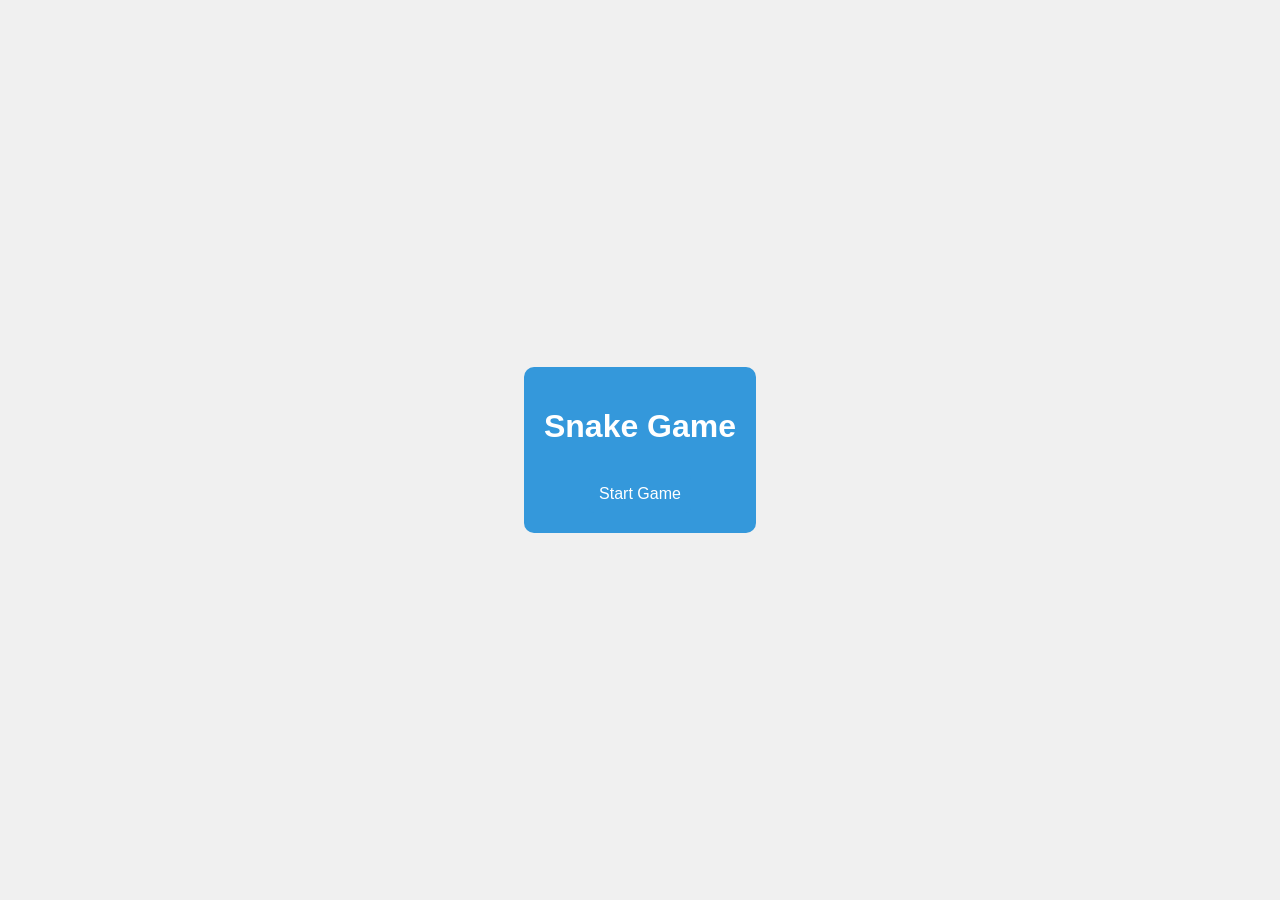
==== index.html @ e878565c "Update index.html" ====
<!DOCTYPE html>
<html lang="en">
<head>
    <meta charset="UTF-8">
    <meta name="viewport" content="width=device-width, initial-scale=1.0">
    <title>Snake Game</title>
    <style>
        body {
            display: flex;
            align-items: center;
            justify-content: center;
            height: 100vh;
            margin: 0;
            font-family: 'Segoe UI', Tahoma, Geneva, Verdana, sans-serif;
            background-color: #f0f0f0;
        }
        canvas {
            touch-action: none;
            border: 1px solid #ccc;
            box-shadow: 0 0 10px rgba(0, 0, 0, 0.1);
            display: none;
        }
        button {
            margin-top: 10px;
            font-size: 16px;
            padding: 10px;
            background-color: #3498db;
            color: #fff;
            border: none;
            border-radius: 5px;
            cursor: pointer;
        }
        #startMenu, #gameOverMenu, #customizationMenu {
            text-align: center;
            background-color: #3498db;
            padding: 20px;
            border-radius: 10px;
            color: #fff;
            display: flex;
            flex-direction: column;
            align-items: center;
        }
        h1 {
            margin-bottom: 20px;
        }
        #customizationMenu {
            display: none;
            flex-direction: column;
            align-items: flex-end;
        }
        input[type="color"] {
            width: 50px;
            height: 30px;
            margin: 10px;
        }

        /* Media queries for mobile responsiveness */
        @media only screen and (max-width: 600px) {
            canvas {
                width: 80vw;
                height: 80vw;
            }
        }
    </style>
</head>
<body>
    <!-- Sound effects -->
    <audio id="eatSound" src="eat-sound.mp3"></audio>
    <audio id="gameOverSound" src="game-over-sound.mp3"></audio>
    <audio id="bonusfoodSound" src="bonus-food-sound.wav"></audio>

    <div id="startMenu">
        <h1>Snake Game</h1>
        <button id="startButton">Start Game</button>
    </div>

    <canvas id="snakeCanvas" width="501" height="501"></canvas>

    <div id="customizationMenu">
        <label>Snake Color: <input type="color" id="snakeColor" value="#2ecc71"></label>
        <label>Food Color: <input type="color" id="foodColor" value="#e74c3c"></label>
        <label>Background Color: <input type="color" id="bgColor" value="#f0f0f0"></label>
        <button id="startCustomizedGame">Start Game</button>
    </div>
    
    <div id="gameOverMenu" style="display:none;">
        <h1>Game Over!</h1>
        <p>Your final score: <span id="finalScore"></span></p>
        <p>Well played! Want to try again?</p>
        <button id="restartButton">Restart Game</button>
    </div>

    <script>
        // Snake game script
        const canvas = document.getElementById("snakeCanvas");
        const ctx = canvas.getContext("2d");

        const tileSize = 20;
        let snake;
        let direction;
        let food;
        let score;
        let snakeSpeed;
        let gameInterval;
        let isPaused;
        let isGameOver;
        let touchStartX;
        let touchStartY;
        let bonusFood;
        let foodsEaten = 0;

        // Customization options
        let snakeColor = "#2ecc71";
        let foodColor = "#e74c3c";
        let bgColor = "#f0f0f0";
        let bonusFoodColor = "#3498db"; // Bonus food color set to blue

        // Sound effects
        const bonusfoodsound = new Audio("bonus-food-sound.wav");
        const eatSound = new Audio("eat-sound.mp3");
        const gameOverSound = new Audio("game-over-sound.mp3");

        function initializeGame() {
            snake = [{ x: 10, y: 10 }, { x: 10, y: 10 }]; // Initialize snake with two segments
            direction = "right";
            food = generateFood();
            score = 0;
            isGameOver = false;
            isPaused = false;
            snakeSpeed = 9.5; // Initial snake speed
            document.getElementById("gameOverMenu").style.display = "none";
            document.getElementById("startMenu").style.display = "flex";
            document.getElementById("customizationMenu").style.display = "none";
        }

        function draw() {
            // Clear canvas
            ctx.clearRect(0, 0, canvas.width, canvas.height);

            // Draw background
            ctx.fillStyle = bgColor;
            ctx.fillRect(0, 0, canvas.width, canvas.height);

            // Draw snake
            ctx.fillStyle = snakeColor;
            snake.forEach(segment => {
                ctx.fillRect(segment.x * tileSize, segment.y * tileSize, tileSize, tileSize);
            });

            // Draw food (round shape)
            ctx.fillStyle = foodColor;
            ctx.beginPath();
            ctx.arc((food.x * tileSize) + (tileSize / 2), (food.y * tileSize) + (tileSize / 2), tileSize / 2, 0, 2 * Math.PI);
            ctx.fill();
            
            // Draw bonus food if exists
            if (bonusFood) {
                ctx.fillStyle = bonusFoodColor;
                drawHexagon((bonusFood.x * tileSize) + (tileSize / 2), (bonusFood.y * tileSize) + (tileSize / 2), tileSize / 2);
                ctx.fill();
            }

           // Function to draw a hexagon
         function drawHexagon(x, y, radius) {
            ctx.beginPath();
            for (let i = 0; i < 6; i++) {
            ctx.lineTo(x + radius * Math.cos(i * Math.PI / 3), y + radius * Math.sin(i * Math.PI / 3));
            }
            ctx.closePath();
        }

            // Draw score
            ctx.fillStyle = "#333";
            ctx.font = "20px Arial";
            ctx.fillText("Score: " + score, 10, 30);

            if (isPaused) {
                ctx.fillStyle = "rgba(255, 255, 255, 0.7)";
                ctx.fillRect(0, 0, canvas.width, canvas.height);
                ctx.fillStyle = "#333";
                ctx.font = "30px Arial";
                ctx.fillText("Paused", canvas.width / 2 - 50, canvas.height / 2);
            }
        }

        function update() {
            if (isPaused || isGameOver) {
                return;
            }

            const head = { ...snake[0] };

            // Update snake's head position based on direction
            if (direction === "up") head.y--;
            else if (direction === "down") head.y++;
            else if (direction === "left") head.x--;
            else if (direction === "right") head.x++;

            // Check for collisions with walls or itself
            if (
                head.x < 0 ||
                head.y < 0 ||
                head.x >= Math.floor(canvas.width / tileSize) ||
                head.y >= Math.floor(canvas.height / tileSize) ||
                checkCollision(head, snake.slice(1))
            ) {
                gameOverSound.play(); // Play game over sound
                gameOver();
                return;
            }

            // Check for collision with food
            if (head.x === food.x && head.y === food.y) {
                score++;
                eatSound.play(); // Play eat sound
                snake.unshift(head);
                food = generateFood();
                foodsEaten++;

                // Check if it's time to generate a bonus food
                if (foodsEaten >= 30 && foodsEaten % 30 === 0) {
                    generateBonusFood();
                }

                // Increase snake speed gradually
                if (score % 10 === 0 && snakeSpeed < 20) {
                    snakeSpeed++;
                    clearInterval(gameInterval);
                    startGameInterval();
                }
            } else {
                // Move the snake by adding a new head and removing the tail
                snake.unshift(head);
                snake.pop();
            }

            // Check if snake eats bonus food
            if (checkCollisionWithBonusFood()) {
                handleBonusFoodCollision();
            }
        }

        function generateFood() {
            let foodPosition;
            do {
                foodPosition = {
                    x: Math.floor(Math.random() * (canvas.width / tileSize)),
                    y: Math.floor(Math.random() * (canvas.height / tileSize))
                };
            } while (checkCollision(foodPosition, snake));

            return foodPosition;
        }

        function generateBonusFood() {
            bonusFood = generateFood();
            setTimeout(() => {
                bonusFood = null;
            }, 10000); // 10 seconds
        }

        function checkCollision(point, array) {
            return array.some(segment => segment.x === point.x && segment.y === point.y);
        }

        function checkCollisionWithBonusFood() {
            if (!bonusFood) return false;
            return bonusFood.x === snake[0].x && bonusFood.y === snake[0].y;
        }

        function handleBonusFoodCollision() {
            for (let i = 0; i < 10; i++) {
                snake.push({ ...snake[snake.length - 1] });
            }
            score += 10;
            // Set color of bonus food to blue
            bonusFoodColor = "#3498db";
            bonusFood = null;
            bonusfoodsound.volume = 0.5; // Adjust volume here
            bonusfoodsound.play()
        }

        function startGameInterval() {
            gameInterval = setInterval(function () {
                draw();
                update();
            }, 1000 / snakeSpeed); // Adjust the divisor for the desired FPS
        }

        function startGame() {
            initializeGame();
            document.getElementById("startMenu").style.display = "none";
            document.getElementById("customizationMenu").style.display = "flex";
        }

        function startCustomizedGame() {
            document.getElementById("customizationMenu").style.display = "none";
            document.getElementById("snakeCanvas").style.display = "block";
            startGameInterval();
        }

        function pauseGame() {
            if (!isGameOver) {
                isPaused = !isPaused;
            }
        }

        function gameOver() {
            clearInterval(gameInterval);
            isGameOver = true;
            isPaused = false;
            setTimeout(() => {
                document.getElementById("gameOverMenu").style.display = "flex";
                document.getElementById("snakeCanvas").style.display = "none";
                document.getElementById("finalScore").textContent = score;
            }, 300);
        }

        function restartGame() {
          initializeGame();
          // Reset foodsEaten count
          foodsEaten = 0;
          document.getElementById("gameOverMenu").style.display = "none";
          startGame();
}


        // Event listeners for user input
        document.getElementById("startButton").addEventListener("click", startGame);
        document.getElementById("startCustomizedGame").addEventListener("click", startCustomizedGame);
        document.getElementById("restartButton").addEventListener("click", restartGame);

        // Color picker event listeners
        document.getElementById("snakeColor").addEventListener("input", event => {
            snakeColor = event.target.value;
            // Snake color change logic
        });

        document.getElementById("foodColor").addEventListener("input", event => {
            foodColor = event.target.value;
            // Food color change logic
        });

        document.getElementById("bgColor").addEventListener("input", event => {
            bgColor = event.target.value;
            // Background color change logic
        });

        // Event listeners for keyboard and touch input
        document.addEventListener("keydown", handleKeyDown);
        canvas.addEventListener("touchstart", handleTouchStart);
        canvas.addEventListener("touchmove", handleTouchMove);

        // Handling continuous input
        let keyDown = false;

        document.addEventListener("keydown", event => {
            if (event.key.startsWith("Arrow")) {
                if (!keyDown) {
                    keyDown = true;
                    handleKeyDown(event);
                }
            }
        });

        document.addEventListener("keyup", event => {
            if (event.key.startsWith("Arrow")) {
                keyDown = false;
            }
        });

        // Function to handle keyboard input
        function handleKeyDown(event) {
            if (event.key === "ArrowUp" && direction !== "down") direction = "up";
            else if (event.key === "ArrowDown" && direction !== "up") direction = "down";
            else if (event.key === "ArrowLeft" && direction !== "right") direction = "left";
            else if (event.key === "ArrowRight" && direction !== "left") direction = "right";
            else if (event.key === " ") pauseGame(); // Pause on spacebar
        }

        function handleTouchStart(event) {
            touchStartX = event.touches[0].clientX;
            touchStartY = event.touches[0].clientY;
        }

        function handleTouchMove(event) {
            if (!touchStartX || !touchStartY) {
                return;
            }

            const touchEndX = event.touches[0].clientX;
            const touchEndY = event.touches[0].clientY;

            const deltaX = touchEndX - touchStartX;
            const deltaY = touchEndY - touchStartY;

            if (Math.abs(deltaX) > Math.abs(deltaY)) {
                // Horizontal swipe
                if (deltaX > 0 && direction !== "left") direction = "right";
                else if (deltaX < 0 && direction !== "right") direction = "left";
            } else {
                // Vertical swipe
                if (deltaY > 0 && direction !== "up") direction = "down";
                else if (deltaY < 0 && direction !== "down") direction = "up";
            }

            touchStartX = null;
            touchStartY = null;
        }
    </script>
</body>
</html>
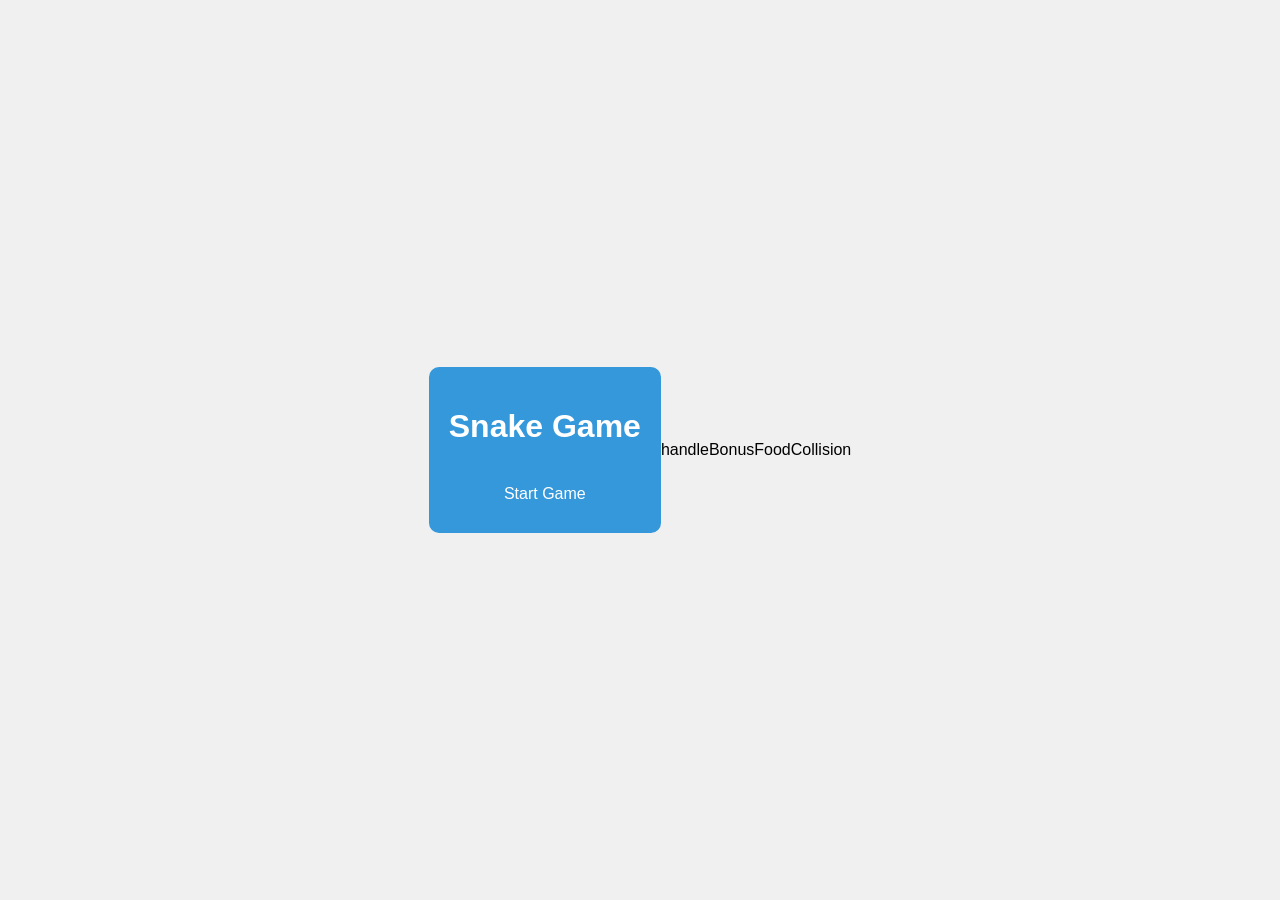
==== commit 5429efa1: "updating index" ====
--- a/index.html
+++ b/index.html
@@ -410,3 +410,4 @@
     </script>
 </body>
 </html>
+handleBonusFoodCollision
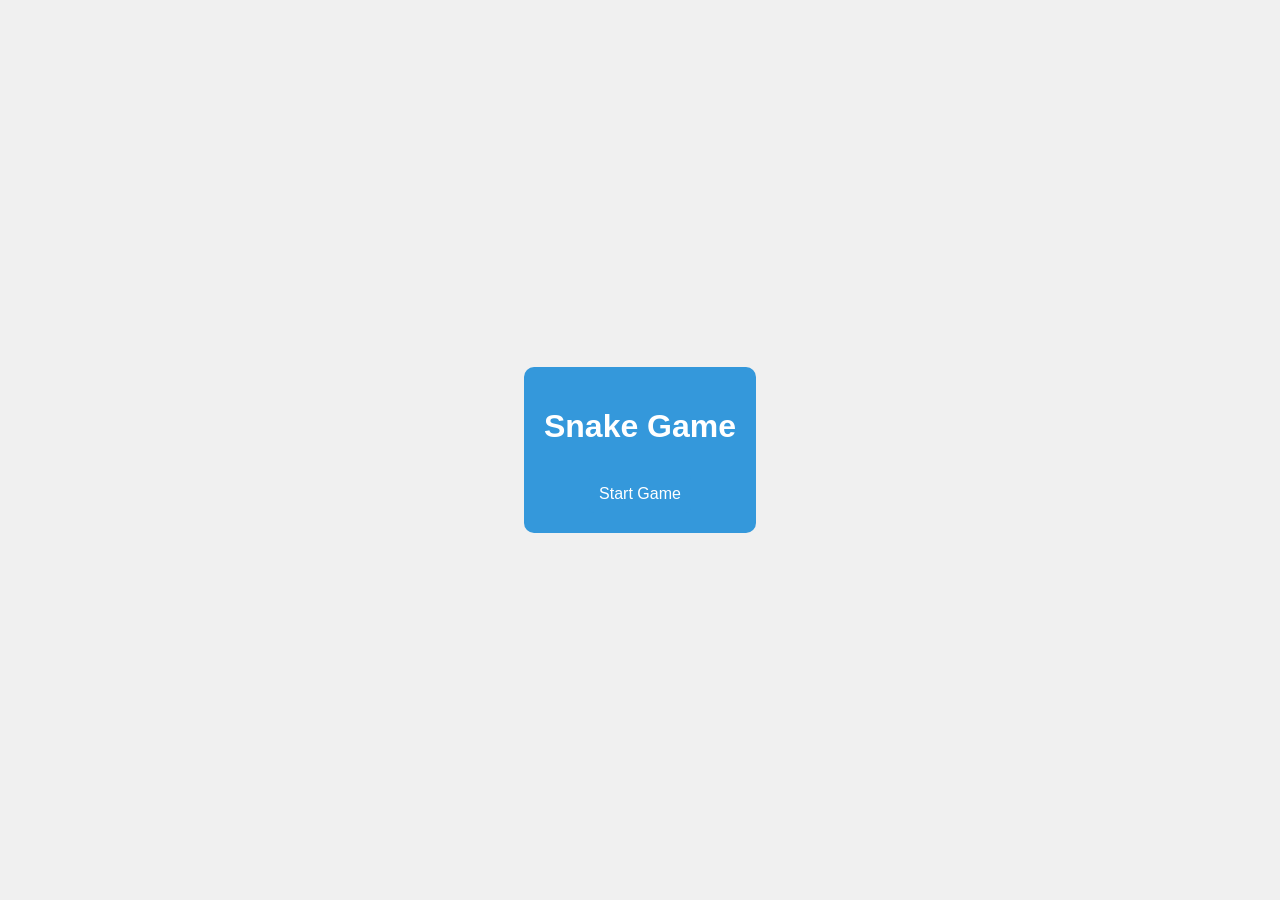
==== commit 49c6e419: "osfyuiwef" ====
--- a/index.html
+++ b/index.html
@@ -410,4 +410,3 @@
     </script>
 </body>
 </html>
-handleBonusFoodCollision
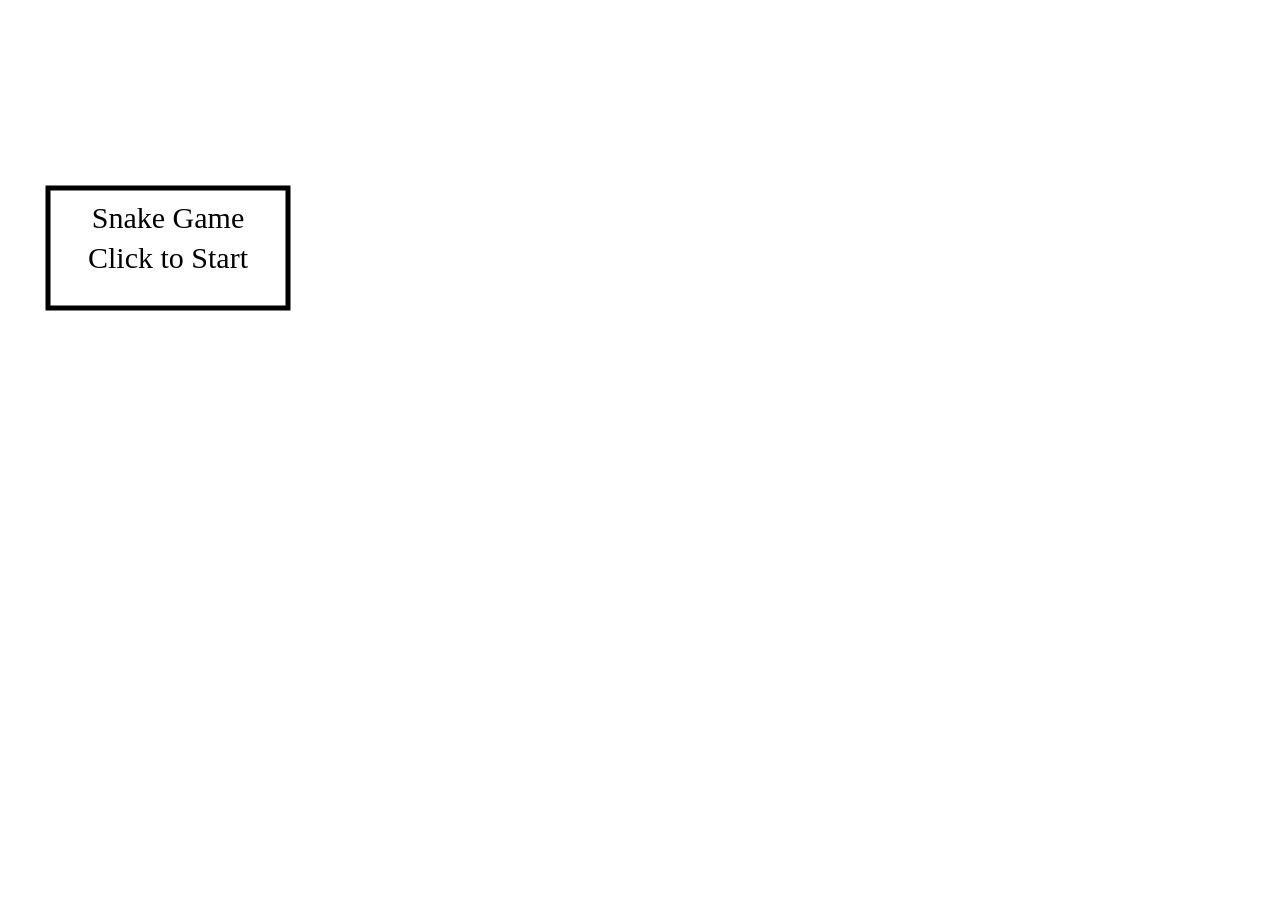
==== commit e1f93075: "update a new game" ====
--- a/index.html
+++ b/index.html
@@ -4,409 +4,10 @@
     <meta charset="UTF-8">
     <meta name="viewport" content="width=device-width, initial-scale=1.0">
     <title>Snake Game</title>
-    <style>
-        body {
-            display: flex;
-            align-items: center;
-            justify-content: center;
-            height: 100vh;
-            margin: 0;
-            font-family: 'Segoe UI', Tahoma, Geneva, Verdana, sans-serif;
-            background-color: #f0f0f0;
-        }
-        canvas {
-            touch-action: none;
-            border: 1px solid #ccc;
-            box-shadow: 0 0 10px rgba(0, 0, 0, 0.1);
-            display: none;
-        }
-        button {
-            margin-top: 10px;
-            font-size: 16px;
-            padding: 10px;
-            background-color: #3498db;
-            color: #fff;
-            border: none;
-            border-radius: 5px;
-            cursor: pointer;
-        }
-        #startMenu, #gameOverMenu, #customizationMenu {
-            text-align: center;
-            background-color: #3498db;
-            padding: 20px;
-            border-radius: 10px;
-            color: #fff;
-            display: flex;
-            flex-direction: column;
-            align-items: center;
-        }
-        h1 {
-            margin-bottom: 20px;
-        }
-        #customizationMenu {
-            display: none;
-            flex-direction: column;
-            align-items: flex-end;
-        }
-        input[type="color"] {
-            width: 50px;
-            height: 30px;
-            margin: 10px;
-        }
-
-        /* Media queries for mobile responsiveness */
-        @media only screen and (max-width: 600px) {
-            canvas {
-                width: 80vw;
-                height: 80vw;
-            }
-        }
-    </style>
+    <link rel="stylesheet" href="styles.css">
 </head>
 <body>
-    <!-- Sound effects -->
-    <audio id="eatSound" src="eat-sound.mp3"></audio>
-    <audio id="gameOverSound" src="game-over-sound.mp3"></audio>
-    <audio id="bonusfoodSound" src="bonus-food-sound.wav"></audio>
-
-    <div id="startMenu">
-        <h1>Snake Game</h1>
-        <button id="startButton">Start Game</button>
-    </div>
-
-    <canvas id="snakeCanvas" width="501" height="501"></canvas>
-
-    <div id="customizationMenu">
-        <label>Snake Color: <input type="color" id="snakeColor" value="#2ecc71"></label>
-        <label>Food Color: <input type="color" id="foodColor" value="#e74c3c"></label>
-        <label>Background Color: <input type="color" id="bgColor" value="#f0f0f0"></label>
-        <button id="startCustomizedGame">Start Game</button>
-    </div>
-    
-    <div id="gameOverMenu" style="display:none;">
-        <h1>Game Over!</h1>
-        <p>Your final score: <span id="finalScore"></span></p>
-        <p>Well played! Want to try again?</p>
-        <button id="restartButton">Restart Game</button>
-    </div>
-
-    <script>
-        // Snake game script
-        const canvas = document.getElementById("snakeCanvas");
-        const ctx = canvas.getContext("2d");
-
-        const tileSize = 20;
-        let snake;
-        let direction;
-        let food;
-        let score;
-        let snakeSpeed;
-        let gameInterval;
-        let isPaused;
-        let isGameOver;
-        let touchStartX;
-        let touchStartY;
-        let bonusFood;
-        let foodsEaten = 0;
-
-        // Customization options
-        let snakeColor = "#2ecc71";
-        let foodColor = "#e74c3c";
-        let bgColor = "#f0f0f0";
-        let bonusFoodColor = "#3498db"; // Bonus food color set to blue
-
-        // Sound effects
-        const bonusfoodsound = new Audio("bonus-food-sound.wav");
-        const eatSound = new Audio("eat-sound.mp3");
-        const gameOverSound = new Audio("game-over-sound.mp3");
-
-        function initializeGame() {
-            snake = [{ x: 10, y: 10 }, { x: 10, y: 10 }]; // Initialize snake with two segments
-            direction = "right";
-            food = generateFood();
-            score = 0;
-            isGameOver = false;
-            isPaused = false;
-            snakeSpeed = 9.5; // Initial snake speed
-            document.getElementById("gameOverMenu").style.display = "none";
-            document.getElementById("startMenu").style.display = "flex";
-            document.getElementById("customizationMenu").style.display = "none";
-        }
-
-        function draw() {
-            // Clear canvas
-            ctx.clearRect(0, 0, canvas.width, canvas.height);
-
-            // Draw background
-            ctx.fillStyle = bgColor;
-            ctx.fillRect(0, 0, canvas.width, canvas.height);
-
-            // Draw snake
-            ctx.fillStyle = snakeColor;
-            snake.forEach(segment => {
-                ctx.fillRect(segment.x * tileSize, segment.y * tileSize, tileSize, tileSize);
-            });
-
-            // Draw food (round shape)
-            ctx.fillStyle = foodColor;
-            ctx.beginPath();
-            ctx.arc((food.x * tileSize) + (tileSize / 2), (food.y * tileSize) + (tileSize / 2), tileSize / 2, 0, 2 * Math.PI);
-            ctx.fill();
-            
-            // Draw bonus food if exists
-            if (bonusFood) {
-                ctx.fillStyle = bonusFoodColor;
-                drawHexagon((bonusFood.x * tileSize) + (tileSize / 2), (bonusFood.y * tileSize) + (tileSize / 2), tileSize / 2);
-                ctx.fill();
-            }
-
-           // Function to draw a hexagon
-         function drawHexagon(x, y, radius) {
-            ctx.beginPath();
-            for (let i = 0; i < 6; i++) {
-            ctx.lineTo(x + radius * Math.cos(i * Math.PI / 3), y + radius * Math.sin(i * Math.PI / 3));
-            }
-            ctx.closePath();
-        }
-
-            // Draw score
-            ctx.fillStyle = "#333";
-            ctx.font = "20px Arial";
-            ctx.fillText("Score: " + score, 10, 30);
-
-            if (isPaused) {
-                ctx.fillStyle = "rgba(255, 255, 255, 0.7)";
-                ctx.fillRect(0, 0, canvas.width, canvas.height);
-                ctx.fillStyle = "#333";
-                ctx.font = "30px Arial";
-                ctx.fillText("Paused", canvas.width / 2 - 50, canvas.height / 2);
-            }
-        }
-
-        function update() {
-            if (isPaused || isGameOver) {
-                return;
-            }
-
-            const head = { ...snake[0] };
-
-            // Update snake's head position based on direction
-            if (direction === "up") head.y--;
-            else if (direction === "down") head.y++;
-            else if (direction === "left") head.x--;
-            else if (direction === "right") head.x++;
-
-            // Check for collisions with walls or itself
-            if (
-                head.x < 0 ||
-                head.y < 0 ||
-                head.x >= Math.floor(canvas.width / tileSize) ||
-                head.y >= Math.floor(canvas.height / tileSize) ||
-                checkCollision(head, snake.slice(1))
-            ) {
-                gameOverSound.play(); // Play game over sound
-                gameOver();
-                return;
-            }
-
-            // Check for collision with food
-            if (head.x === food.x && head.y === food.y) {
-                score++;
-                eatSound.play(); // Play eat sound
-                snake.unshift(head);
-                food = generateFood();
-                foodsEaten++;
-
-                // Check if it's time to generate a bonus food
-                if (foodsEaten >= 30 && foodsEaten % 30 === 0) {
-                    generateBonusFood();
-                }
-
-                // Increase snake speed gradually
-                if (score % 10 === 0 && snakeSpeed < 20) {
-                    snakeSpeed++;
-                    clearInterval(gameInterval);
-                    startGameInterval();
-                }
-            } else {
-                // Move the snake by adding a new head and removing the tail
-                snake.unshift(head);
-                snake.pop();
-            }
-
-            // Check if snake eats bonus food
-            if (checkCollisionWithBonusFood()) {
-                handleBonusFoodCollision();
-            }
-        }
-
-        function generateFood() {
-            let foodPosition;
-            do {
-                foodPosition = {
-                    x: Math.floor(Math.random() * (canvas.width / tileSize)),
-                    y: Math.floor(Math.random() * (canvas.height / tileSize))
-                };
-            } while (checkCollision(foodPosition, snake));
-
-            return foodPosition;
-        }
-
-        function generateBonusFood() {
-            bonusFood = generateFood();
-            setTimeout(() => {
-                bonusFood = null;
-            }, 10000); // 10 seconds
-        }
-
-        function checkCollision(point, array) {
-            return array.some(segment => segment.x === point.x && segment.y === point.y);
-        }
-
-        function checkCollisionWithBonusFood() {
-            if (!bonusFood) return false;
-            return bonusFood.x === snake[0].x && bonusFood.y === snake[0].y;
-        }
-
-        function handleBonusFoodCollision() {
-            for (let i = 0; i < 10; i++) {
-                snake.push({ ...snake[snake.length - 1] });
-            }
-            score += 10;
-            // Set color of bonus food to blue
-            bonusFoodColor = "#3498db";
-            bonusFood = null;
-            bonusfoodsound.volume = 0.5; // Adjust volume here
-            bonusfoodsound.play()
-        }
-
-        function startGameInterval() {
-            gameInterval = setInterval(function () {
-                draw();
-                update();
-            }, 1000 / snakeSpeed); // Adjust the divisor for the desired FPS
-        }
-
-        function startGame() {
-            initializeGame();
-            document.getElementById("startMenu").style.display = "none";
-            document.getElementById("customizationMenu").style.display = "flex";
-        }
-
-        function startCustomizedGame() {
-            document.getElementById("customizationMenu").style.display = "none";
-            document.getElementById("snakeCanvas").style.display = "block";
-            startGameInterval();
-        }
-
-        function pauseGame() {
-            if (!isGameOver) {
-                isPaused = !isPaused;
-            }
-        }
-
-        function gameOver() {
-            clearInterval(gameInterval);
-            isGameOver = true;
-            isPaused = false;
-            setTimeout(() => {
-                document.getElementById("gameOverMenu").style.display = "flex";
-                document.getElementById("snakeCanvas").style.display = "none";
-                document.getElementById("finalScore").textContent = score;
-            }, 300);
-        }
-
-        function restartGame() {
-          initializeGame();
-          // Reset foodsEaten count
-          foodsEaten = 0;
-          document.getElementById("gameOverMenu").style.display = "none";
-          startGame();
-}
-
-
-        // Event listeners for user input
-        document.getElementById("startButton").addEventListener("click", startGame);
-        document.getElementById("startCustomizedGame").addEventListener("click", startCustomizedGame);
-        document.getElementById("restartButton").addEventListener("click", restartGame);
-
-        // Color picker event listeners
-        document.getElementById("snakeColor").addEventListener("input", event => {
-            snakeColor = event.target.value;
-            // Snake color change logic
-        });
-
-        document.getElementById("foodColor").addEventListener("input", event => {
-            foodColor = event.target.value;
-            // Food color change logic
-        });
-
-        document.getElementById("bgColor").addEventListener("input", event => {
-            bgColor = event.target.value;
-            // Background color change logic
-        });
-
-        // Event listeners for keyboard and touch input
-        document.addEventListener("keydown", handleKeyDown);
-        canvas.addEventListener("touchstart", handleTouchStart);
-        canvas.addEventListener("touchmove", handleTouchMove);
-
-        // Handling continuous input
-        let keyDown = false;
-
-        document.addEventListener("keydown", event => {
-            if (event.key.startsWith("Arrow")) {
-                if (!keyDown) {
-                    keyDown = true;
-                    handleKeyDown(event);
-                }
-            }
-        });
-
-        document.addEventListener("keyup", event => {
-            if (event.key.startsWith("Arrow")) {
-                keyDown = false;
-            }
-        });
-
-        // Function to handle keyboard input
-        function handleKeyDown(event) {
-            if (event.key === "ArrowUp" && direction !== "down") direction = "up";
-            else if (event.key === "ArrowDown" && direction !== "up") direction = "down";
-            else if (event.key === "ArrowLeft" && direction !== "right") direction = "left";
-            else if (event.key === "ArrowRight" && direction !== "left") direction = "right";
-            else if (event.key === " ") pauseGame(); // Pause on spacebar
-        }
-
-        function handleTouchStart(event) {
-            touchStartX = event.touches[0].clientX;
-            touchStartY = event.touches[0].clientY;
-        }
-
-        function handleTouchMove(event) {
-            if (!touchStartX || !touchStartY) {
-                return;
-            }
-
-            const touchEndX = event.touches[0].clientX;
-            const touchEndY = event.touches[0].clientY;
-
-            const deltaX = touchEndX - touchStartX;
-            const deltaY = touchEndY - touchStartY;
-
-            if (Math.abs(deltaX) > Math.abs(deltaY)) {
-                // Horizontal swipe
-                if (deltaX > 0 && direction !== "left") direction = "right";
-                else if (deltaX < 0 && direction !== "right") direction = "left";
-            } else {
-                // Vertical swipe
-                if (deltaY > 0 && direction !== "up") direction = "down";
-                else if (deltaY < 0 && direction !== "down") direction = "up";
-            }
-
-            touchStartX = null;
-            touchStartY = null;
-        }
-    </script>
+    <canvas id="snakeGame"></canvas>
+    <script src="script.js"></script>
 </body>
 </html>
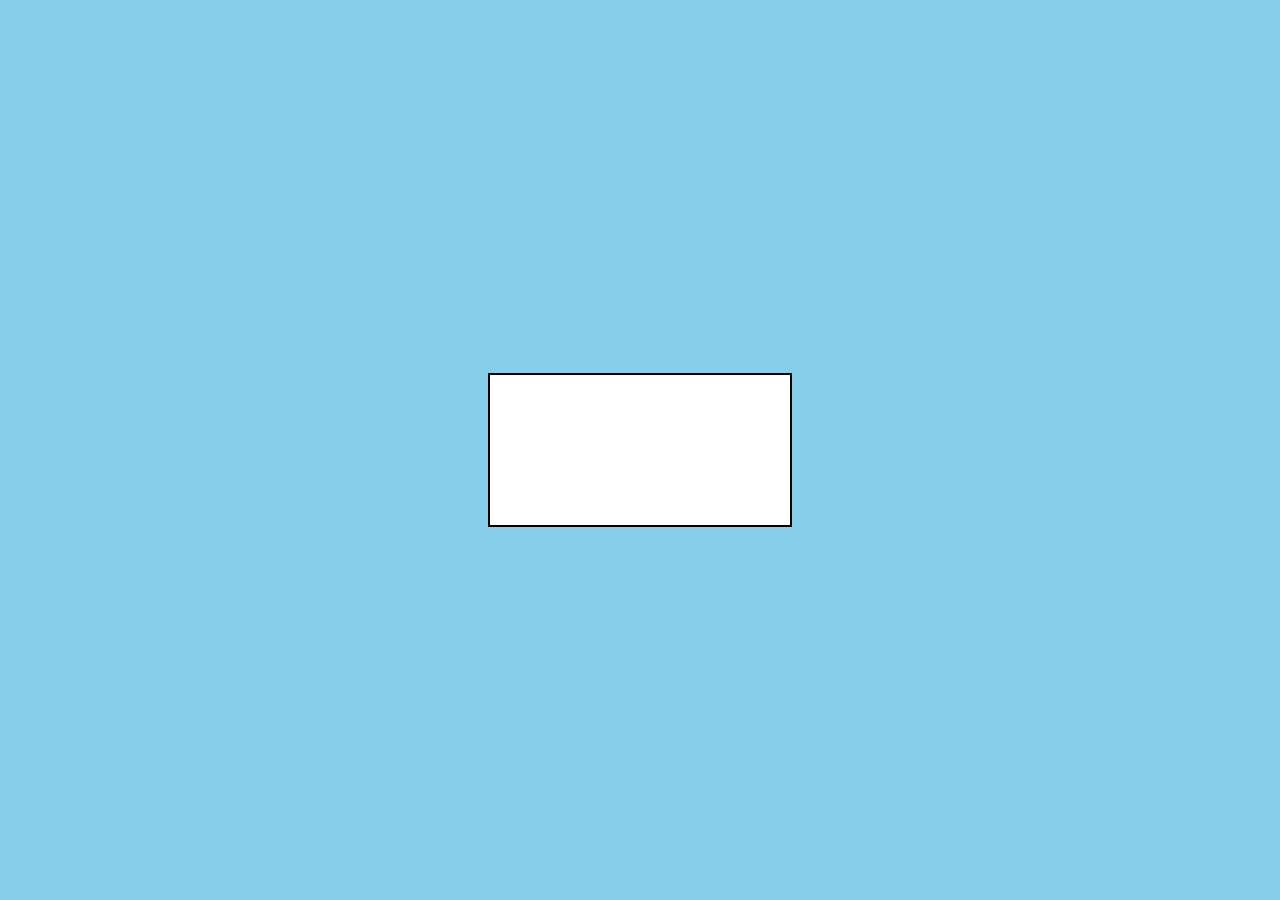
==== commit 9c543278: "Update index.html" ====
--- a/index.html
+++ b/index.html
@@ -8,6 +8,6 @@
 </head>
 <body>
     <canvas id="snakeGame"></canvas>
-    <script src="script.js"></script>
+    <script src="snakeGame.js"></script>
 </body>
 </html>
--- a/styles.css
+++ b/styles.css
@@ -0,0 +1,37 @@
+body {
+    margin: 0;
+    display: flex;
+    justify-content: center;
+    align-items: center;
+    height: 100vh;
+    background-color: #87CEEB; /* Sky blue background */
+    font-family: 'Comic Sans MS', cursive, sans-serif;
+}
+
+canvas {
+    border: 2px solid #000;
+    background-color: #fff; /* White background for the game area */
+}
+
+.start-screen, .game-over-screen {
+    position: absolute;
+    width: 320px;
+    height: 480px;
+    display: flex;
+    flex-direction: column;
+    justify-content: center;
+    align-items: center;
+    background-color: rgba(255, 255, 255, 0.8);
+    border: 2px solid #000;
+    border-radius: 10px;
+}
+
+h1, h2 {
+    margin: 10px 0;
+    color: #000;
+}
+
+.score {
+    font-size: 20px;
+    color: #000;
+}
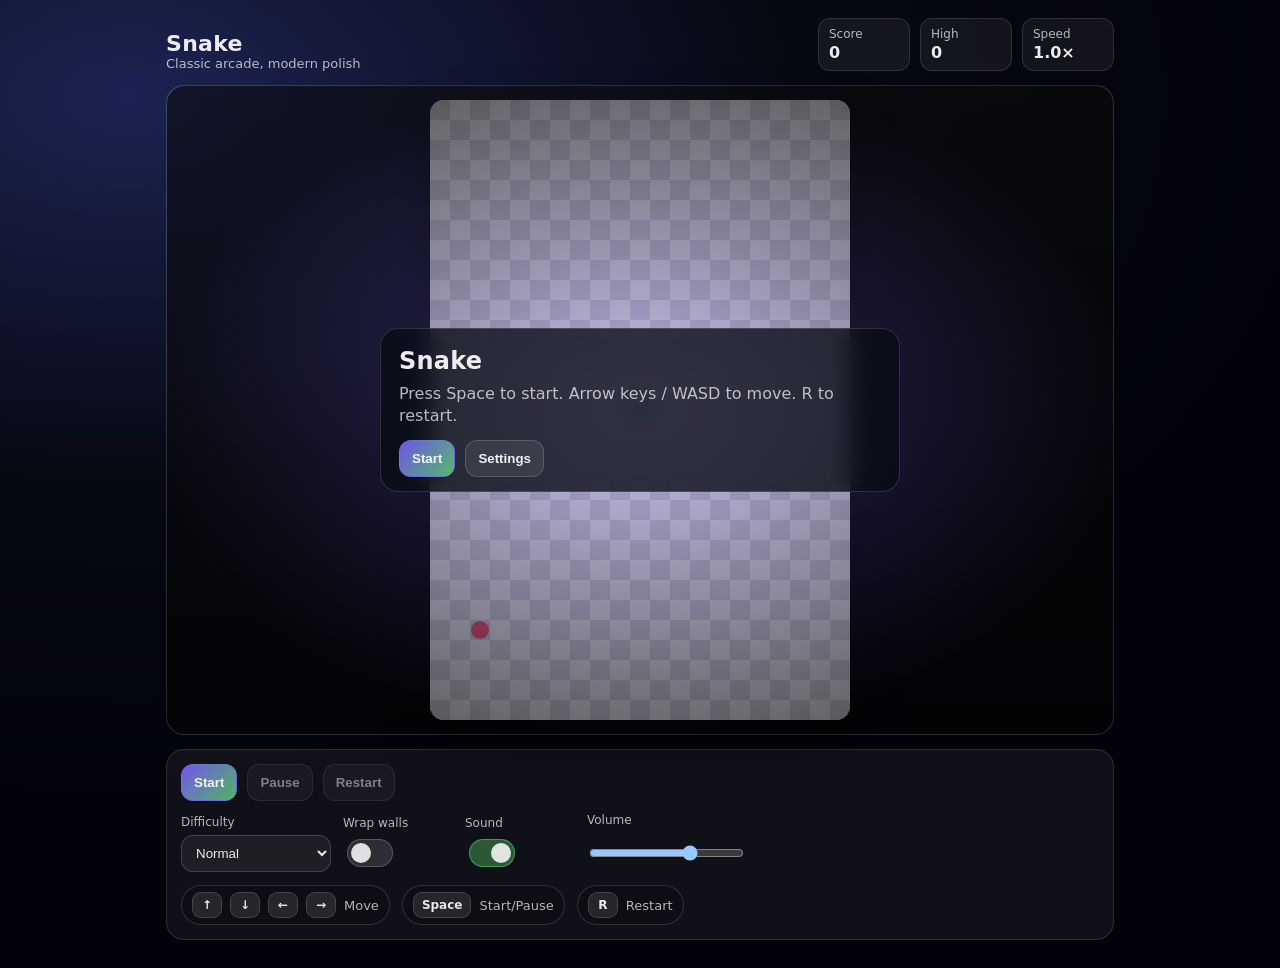
==== commit b4861828: "Refactor code structure for improved readability and maintainability" ====
--- a/index.html
+++ b/index.html
@@ -1,13 +1,91 @@
-<!DOCTYPE html>
-<html lang="en">
-<head>
-    <meta charset="UTF-8">
-    <meta name="viewport" content="width=device-width, initial-scale=1.0">
-    <title>Snake Game</title>
-    <link rel="stylesheet" href="styles.css">
-</head>
-<body>
-    <canvas id="snakeGame"></canvas>
-    <script src="snakeGame.js"></script>
-</body>
-</html>
+<!DOCTYPE html>
+<html lang="en">
+<head>
+    <meta charset="UTF-8">
+    <meta name="viewport" content="width=device-width, initial-scale=1.0">
+    <title>Snake Game</title>
+    <meta name="description" content="A modern, polished Snake game built with HTML Canvas, CSS and JavaScript." />
+    <link rel="stylesheet" href="styles.css">
+</head>
+<body>
+    <main class="app" aria-label="Snake Game">
+        <header class="topbar">
+            <div class="brand">
+                <div class="brand__title">Snake</div>
+                <div class="brand__subtitle">Classic arcade, modern polish</div>
+            </div>
+
+            <div class="hud" role="status" aria-live="polite">
+                <div class="hud__item"><span class="hud__label">Score</span><span id="scoreValue" class="hud__value">0</span></div>
+                <div class="hud__item"><span class="hud__label">High</span><span id="highScoreValue" class="hud__value">0</span></div>
+                <div class="hud__item"><span class="hud__label">Speed</span><span id="speedValue" class="hud__value">1.0×</span></div>
+            </div>
+        </header>
+
+        <section class="stage" aria-label="Game">
+            <canvas id="snakeGame" width="320" height="480"></canvas>
+            <div id="overlay" class="overlay" hidden>
+                <div class="overlay__card" role="dialog" aria-modal="true" aria-labelledby="overlayTitle">
+                    <h1 id="overlayTitle" class="overlay__title">Snake</h1>
+                    <p id="overlayBody" class="overlay__body">Press Space to start. Arrow keys / WASD to move.</p>
+                    <div class="overlay__actions">
+                        <button id="primaryAction" class="btn btn--primary" type="button">Start</button>
+                        <button id="secondaryAction" class="btn" type="button">Settings</button>
+                    </div>
+                </div>
+            </div>
+        </section>
+
+        <section class="panel" aria-label="Controls and settings">
+            <div class="panel__row">
+                <button id="startBtn" class="btn btn--primary" type="button">Start</button>
+                <button id="pauseBtn" class="btn" type="button" disabled>Pause</button>
+                <button id="restartBtn" class="btn" type="button" disabled>Restart</button>
+            </div>
+
+            <div class="panel__row panel__row--settings">
+                <label class="field">
+                    <span class="field__label">Difficulty</span>
+                    <select id="difficultySelect" class="field__control" aria-label="Difficulty">
+                        <option value="easy">Easy</option>
+                        <option value="normal" selected>Normal</option>
+                        <option value="hard">Hard</option>
+                    </select>
+                </label>
+
+                <label class="field field--toggle">
+                    <span class="field__label">Wrap walls</span>
+                    <input id="wrapToggle" class="field__toggle" type="checkbox" />
+                </label>
+
+                <label class="field field--toggle">
+                    <span class="field__label">Sound</span>
+                    <input id="soundToggle" class="field__toggle" type="checkbox" checked />
+                </label>
+
+                <label class="field">
+                    <span class="field__label">Volume</span>
+                    <input id="volumeRange" class="field__control" type="range" min="0" max="1" step="0.05" value="0.7" />
+                </label>
+            </div>
+
+            <div class="panel__help">
+                <div class="kbd">
+                    <span class="kbd__key">↑</span><span class="kbd__key">↓</span><span class="kbd__key">←</span><span class="kbd__key">→</span>
+                    <span class="kbd__hint">Move</span>
+                </div>
+                <div class="kbd">
+                    <span class="kbd__key">Space</span>
+                    <span class="kbd__hint">Start/Pause</span>
+                </div>
+                <div class="kbd">
+                    <span class="kbd__key">R</span>
+                    <span class="kbd__hint">Restart</span>
+                </div>
+            </div>
+        </section>
+    </main>
+
+    <script src="snakeGame.js"></script>
+</body>
+</html>
--- a/styles.css
+++ b/styles.css
@@ -1,37 +1,296 @@
-body {
-    margin: 0;
-    display: flex;
-    justify-content: center;
-    align-items: center;
-    height: 100vh;
-    background-color: #87CEEB; /* Sky blue background */
-    font-family: 'Comic Sans MS', cursive, sans-serif;
-}
-
-canvas {
-    border: 2px solid #000;
-    background-color: #fff; /* White background for the game area */
-}
-
-.start-screen, .game-over-screen {
-    position: absolute;
-    width: 320px;
-    height: 480px;
-    display: flex;
-    flex-direction: column;
-    justify-content: center;
-    align-items: center;
-    background-color: rgba(255, 255, 255, 0.8);
-    border: 2px solid #000;
-    border-radius: 10px;
-}
-
-h1, h2 {
-    margin: 10px 0;
-    color: #000;
-}
-
-.score {
-    font-size: 20px;
-    color: #000;
-}
+:root {
+    color-scheme: dark;
+    --bg0: #070912;
+    --bg1: #0d1020;
+    --card: rgba(255, 255, 255, 0.06);
+    --stroke: rgba(255, 255, 255, 0.12);
+    --text: rgba(255, 255, 255, 0.92);
+    --muted: rgba(255, 255, 255, 0.7);
+    --good: #5ee073;
+    --danger: #ff5a7a;
+    --accent: #7c5cff;
+}
+
+* {
+    box-sizing: border-box;
+}
+
+body {
+    margin: 0;
+    min-height: 100vh;
+    background: radial-gradient(1200px 700px at 10% 10%, #1c2352 0%, var(--bg0) 55%, #02030a 100%);
+    color: var(--text);
+    font-family: ui-sans-serif, system-ui, -apple-system, Segoe UI, Roboto, Helvetica, Arial, "Apple Color Emoji",
+        "Segoe UI Emoji";
+}
+
+.app {
+    width: min(980px, 100%);
+    margin: 0 auto;
+    padding: 18px 16px 28px;
+    display: grid;
+    gap: 14px;
+}
+
+.topbar {
+    display: flex;
+    align-items: end;
+    justify-content: space-between;
+    gap: 16px;
+}
+
+.brand__title {
+    font-size: 22px;
+    font-weight: 750;
+    letter-spacing: 0.3px;
+}
+
+.brand__subtitle {
+    font-size: 13px;
+    color: var(--muted);
+}
+
+.hud {
+    display: flex;
+    gap: 10px;
+    flex-wrap: wrap;
+    justify-content: end;
+}
+
+.hud__item {
+    background: var(--card);
+    border: 1px solid var(--stroke);
+    border-radius: 12px;
+    padding: 8px 10px;
+    display: grid;
+    gap: 2px;
+    min-width: 92px;
+}
+
+.hud__label {
+    font-size: 12px;
+    color: var(--muted);
+}
+
+.hud__value {
+    font-size: 16px;
+    font-weight: 700;
+}
+
+.stage {
+    position: relative;
+    background: linear-gradient(180deg, rgba(255, 255, 255, 0.06), rgba(255, 255, 255, 0.02));
+    border: 1px solid var(--stroke);
+    border-radius: 18px;
+    padding: 14px;
+    display: grid;
+    place-items: center;
+}
+
+canvas {
+    display: block;
+    width: min(420px, 92vw);
+    height: auto;
+    border-radius: 14px;
+    background: rgba(255, 255, 255, 0.92);
+    box-shadow: 0 18px 48px rgba(0, 0, 0, 0.35);
+}
+
+.overlay {
+    position: absolute;
+    inset: 0;
+    display: grid;
+    place-items: center;
+    padding: 16px;
+    background: radial-gradient(900px 600px at 50% 50%, rgba(124, 92, 255, 0.25), rgba(0, 0, 0, 0.55) 55%);
+    border-radius: 18px;
+}
+
+.overlay__card {
+    width: min(520px, 100%);
+    background: rgba(10, 12, 22, 0.78);
+    border: 1px solid rgba(255, 255, 255, 0.14);
+    border-radius: 18px;
+    padding: 18px 18px 14px;
+    backdrop-filter: blur(12px);
+}
+
+.overlay__title {
+    margin: 0;
+    font-size: 24px;
+    letter-spacing: 0.2px;
+}
+
+.overlay__body {
+    margin: 8px 0 14px;
+    color: var(--muted);
+    line-height: 1.35;
+}
+
+.overlay__actions {
+    display: flex;
+    gap: 10px;
+    flex-wrap: wrap;
+}
+
+.panel {
+    background: var(--card);
+    border: 1px solid var(--stroke);
+    border-radius: 18px;
+    padding: 14px;
+    display: grid;
+    gap: 12px;
+}
+
+.panel__row {
+    display: flex;
+    gap: 10px;
+    flex-wrap: wrap;
+    align-items: center;
+}
+
+.panel__row--settings {
+    gap: 12px;
+}
+
+.panel__help {
+    display: flex;
+    gap: 12px;
+    flex-wrap: wrap;
+    color: var(--muted);
+    font-size: 13px;
+}
+
+.btn {
+    appearance: none;
+    border: 1px solid rgba(255, 255, 255, 0.16);
+    background: rgba(255, 255, 255, 0.08);
+    color: var(--text);
+    border-radius: 12px;
+    padding: 10px 12px;
+    font-weight: 650;
+    cursor: pointer;
+    transition: transform 120ms ease, background 120ms ease, border-color 120ms ease;
+}
+
+.btn:hover:enabled {
+    transform: translateY(-1px);
+    background: rgba(255, 255, 255, 0.12);
+    border-color: rgba(255, 255, 255, 0.22);
+}
+
+.btn:active:enabled {
+    transform: translateY(0);
+}
+
+.btn:disabled {
+    opacity: 0.5;
+    cursor: not-allowed;
+}
+
+.btn--primary {
+    background: linear-gradient(135deg, rgba(124, 92, 255, 0.92), rgba(94, 224, 115, 0.8));
+    border-color: rgba(124, 92, 255, 0.35);
+}
+
+.field {
+    display: grid;
+    gap: 6px;
+    min-width: 150px;
+}
+
+.field__label {
+    font-size: 12px;
+    color: var(--muted);
+}
+
+.field__control {
+    width: 100%;
+    border-radius: 12px;
+    border: 1px solid rgba(255, 255, 255, 0.16);
+    background: rgba(255, 255, 255, 0.06);
+    color: var(--text);
+    padding: 9px 10px;
+    outline: none;
+}
+
+.field__control:focus {
+    border-color: rgba(124, 92, 255, 0.6);
+}
+
+.field--toggle {
+    min-width: 110px;
+    align-content: end;
+}
+
+.field__toggle {
+    width: 46px;
+    height: 28px;
+    appearance: none;
+    border-radius: 999px;
+    border: 1px solid rgba(255, 255, 255, 0.2);
+    background: rgba(255, 255, 255, 0.12);
+    position: relative;
+    cursor: pointer;
+}
+
+.field__toggle::after {
+    content: "";
+    position: absolute;
+    top: 3px;
+    left: 3px;
+    width: 20px;
+    height: 20px;
+    border-radius: 999px;
+    background: rgba(255, 255, 255, 0.85);
+    transition: transform 130ms ease;
+}
+
+.field__toggle:checked {
+    background: rgba(94, 224, 115, 0.35);
+    border-color: rgba(94, 224, 115, 0.5);
+}
+
+.field__toggle:checked::after {
+    transform: translateX(18px);
+}
+
+.kbd {
+    display: inline-flex;
+    align-items: center;
+    gap: 8px;
+    padding: 6px 10px;
+    border-radius: 999px;
+    border: 1px solid rgba(255, 255, 255, 0.14);
+    background: rgba(0, 0, 0, 0.18);
+}
+
+.kbd__key {
+    display: inline-flex;
+    align-items: center;
+    justify-content: center;
+    min-width: 30px;
+    height: 26px;
+    padding: 0 8px;
+    border-radius: 9px;
+    background: rgba(255, 255, 255, 0.1);
+    border: 1px solid rgba(255, 255, 255, 0.14);
+    font-weight: 700;
+    color: rgba(255, 255, 255, 0.9);
+    font-size: 12px;
+}
+
+.kbd__hint {
+    color: var(--muted);
+}
+
+@media (max-width: 720px) {
+    .topbar {
+        align-items: start;
+        flex-direction: column;
+    }
+
+    .hud {
+        justify-content: start;
+    }
+}
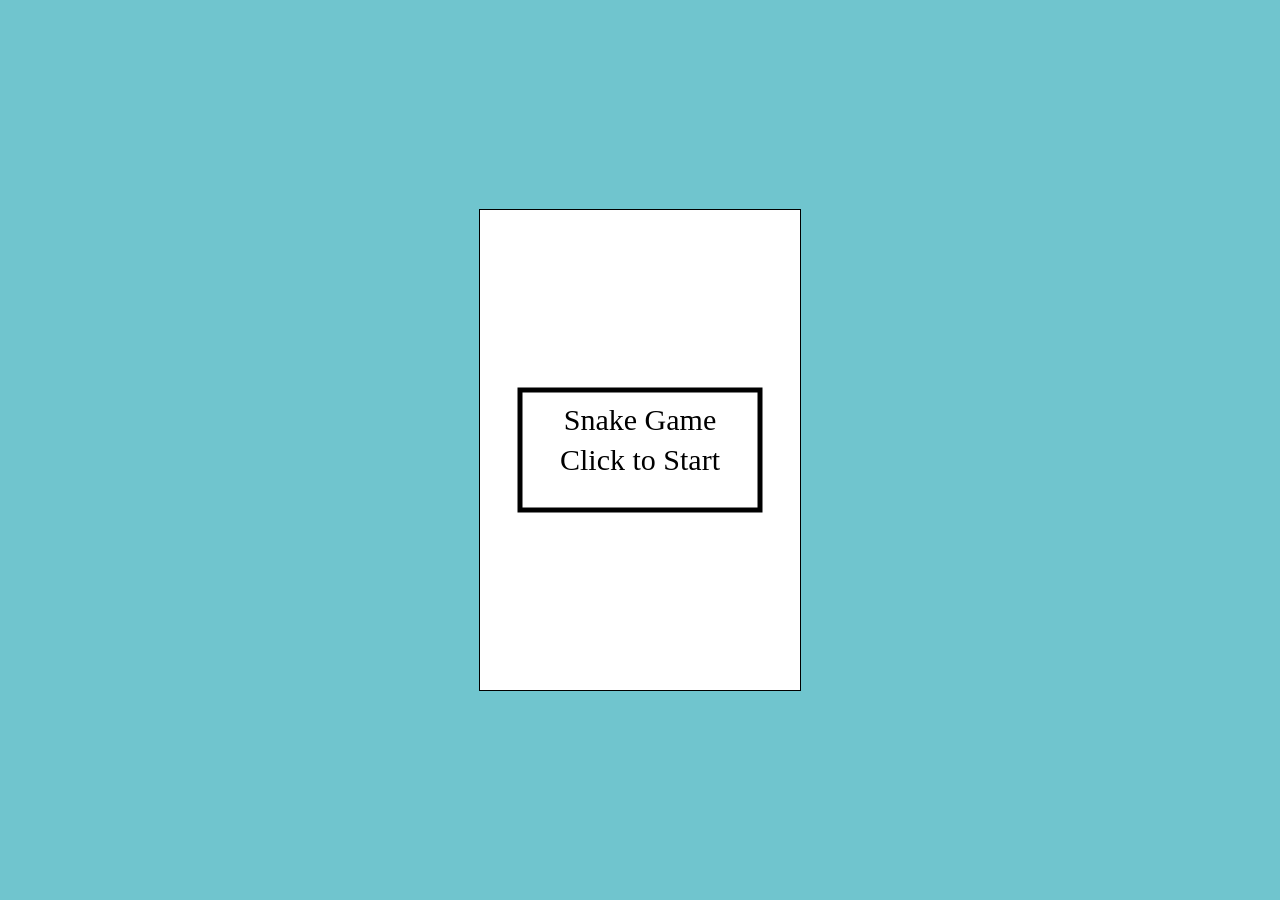
==== commit 90b4d74e: "Refactor code structure for improved readability and maintainability" ====
--- a/index.html
+++ b/index.html
@@ -4,88 +4,10 @@
     <meta charset="UTF-8">
     <meta name="viewport" content="width=device-width, initial-scale=1.0">
     <title>Snake Game</title>
-    <meta name="description" content="A modern, polished Snake game built with HTML Canvas, CSS and JavaScript." />
     <link rel="stylesheet" href="styles.css">
 </head>
 <body>
-    <main class="app" aria-label="Snake Game">
-        <header class="topbar">
-            <div class="brand">
-                <div class="brand__title">Snake</div>
-                <div class="brand__subtitle">Classic arcade, modern polish</div>
-            </div>
-
-            <div class="hud" role="status" aria-live="polite">
-                <div class="hud__item"><span class="hud__label">Score</span><span id="scoreValue" class="hud__value">0</span></div>
-                <div class="hud__item"><span class="hud__label">High</span><span id="highScoreValue" class="hud__value">0</span></div>
-                <div class="hud__item"><span class="hud__label">Speed</span><span id="speedValue" class="hud__value">1.0×</span></div>
-            </div>
-        </header>
-
-        <section class="stage" aria-label="Game">
-            <canvas id="snakeGame" width="320" height="480"></canvas>
-            <div id="overlay" class="overlay" hidden>
-                <div class="overlay__card" role="dialog" aria-modal="true" aria-labelledby="overlayTitle">
-                    <h1 id="overlayTitle" class="overlay__title">Snake</h1>
-                    <p id="overlayBody" class="overlay__body">Press Space to start. Arrow keys / WASD to move.</p>
-                    <div class="overlay__actions">
-                        <button id="primaryAction" class="btn btn--primary" type="button">Start</button>
-                        <button id="secondaryAction" class="btn" type="button">Settings</button>
-                    </div>
-                </div>
-            </div>
-        </section>
-
-        <section class="panel" aria-label="Controls and settings">
-            <div class="panel__row">
-                <button id="startBtn" class="btn btn--primary" type="button">Start</button>
-                <button id="pauseBtn" class="btn" type="button" disabled>Pause</button>
-                <button id="restartBtn" class="btn" type="button" disabled>Restart</button>
-            </div>
-
-            <div class="panel__row panel__row--settings">
-                <label class="field">
-                    <span class="field__label">Difficulty</span>
-                    <select id="difficultySelect" class="field__control" aria-label="Difficulty">
-                        <option value="easy">Easy</option>
-                        <option value="normal" selected>Normal</option>
-                        <option value="hard">Hard</option>
-                    </select>
-                </label>
-
-                <label class="field field--toggle">
-                    <span class="field__label">Wrap walls</span>
-                    <input id="wrapToggle" class="field__toggle" type="checkbox" />
-                </label>
-
-                <label class="field field--toggle">
-                    <span class="field__label">Sound</span>
-                    <input id="soundToggle" class="field__toggle" type="checkbox" checked />
-                </label>
-
-                <label class="field">
-                    <span class="field__label">Volume</span>
-                    <input id="volumeRange" class="field__control" type="range" min="0" max="1" step="0.05" value="0.7" />
-                </label>
-            </div>
-
-            <div class="panel__help">
-                <div class="kbd">
-                    <span class="kbd__key">↑</span><span class="kbd__key">↓</span><span class="kbd__key">←</span><span class="kbd__key">→</span>
-                    <span class="kbd__hint">Move</span>
-                </div>
-                <div class="kbd">
-                    <span class="kbd__key">Space</span>
-                    <span class="kbd__hint">Start/Pause</span>
-                </div>
-                <div class="kbd">
-                    <span class="kbd__key">R</span>
-                    <span class="kbd__hint">Restart</span>
-                </div>
-            </div>
-        </section>
-    </main>
-
+    <canvas id="snakeGame"></canvas>
     <script src="snakeGame.js"></script>
 </body>
 </html>
--- a/styles.css
+++ b/styles.css
@@ -1,296 +1,14 @@
-:root {
-    color-scheme: dark;
-    --bg0: #070912;
-    --bg1: #0d1020;
-    --card: rgba(255, 255, 255, 0.06);
-    --stroke: rgba(255, 255, 255, 0.12);
-    --text: rgba(255, 255, 255, 0.92);
-    --muted: rgba(255, 255, 255, 0.7);
-    --good: #5ee073;
-    --danger: #ff5a7a;
-    --accent: #7c5cff;
-}
-
-* {
-    box-sizing: border-box;
-}
-
 body {
+    display: flex;
+    justify-content: center;
+    align-items: center;
+    height: 100vh;
+    background-color: #70c5ce;
     margin: 0;
-    min-height: 100vh;
-    background: radial-gradient(1200px 700px at 10% 10%, #1c2352 0%, var(--bg0) 55%, #02030a 100%);
-    color: var(--text);
-    font-family: ui-sans-serif, system-ui, -apple-system, Segoe UI, Roboto, Helvetica, Arial, "Apple Color Emoji",
-        "Segoe UI Emoji";
-}
-
-.app {
-    width: min(980px, 100%);
-    margin: 0 auto;
-    padding: 18px 16px 28px;
-    display: grid;
-    gap: 14px;
-}
-
-.topbar {
-    display: flex;
-    align-items: end;
-    justify-content: space-between;
-    gap: 16px;
-}
-
-.brand__title {
-    font-size: 22px;
-    font-weight: 750;
-    letter-spacing: 0.3px;
-}
-
-.brand__subtitle {
-    font-size: 13px;
-    color: var(--muted);
-}
-
-.hud {
-    display: flex;
-    gap: 10px;
-    flex-wrap: wrap;
-    justify-content: end;
-}
-
-.hud__item {
-    background: var(--card);
-    border: 1px solid var(--stroke);
-    border-radius: 12px;
-    padding: 8px 10px;
-    display: grid;
-    gap: 2px;
-    min-width: 92px;
-}
-
-.hud__label {
-    font-size: 12px;
-    color: var(--muted);
-}
-
-.hud__value {
-    font-size: 16px;
-    font-weight: 700;
-}
-
-.stage {
-    position: relative;
-    background: linear-gradient(180deg, rgba(255, 255, 255, 0.06), rgba(255, 255, 255, 0.02));
-    border: 1px solid var(--stroke);
-    border-radius: 18px;
-    padding: 14px;
-    display: grid;
-    place-items: center;
+    font-family: 'Comic Sans MS', cursive, sans-serif;
 }
 
 canvas {
-    display: block;
-    width: min(420px, 92vw);
-    height: auto;
-    border-radius: 14px;
-    background: rgba(255, 255, 255, 0.92);
-    box-shadow: 0 18px 48px rgba(0, 0, 0, 0.35);
+    border: 1px solid #000;
+    background-color: #fff;
 }
-
-.overlay {
-    position: absolute;
-    inset: 0;
-    display: grid;
-    place-items: center;
-    padding: 16px;
-    background: radial-gradient(900px 600px at 50% 50%, rgba(124, 92, 255, 0.25), rgba(0, 0, 0, 0.55) 55%);
-    border-radius: 18px;
-}
-
-.overlay__card {
-    width: min(520px, 100%);
-    background: rgba(10, 12, 22, 0.78);
-    border: 1px solid rgba(255, 255, 255, 0.14);
-    border-radius: 18px;
-    padding: 18px 18px 14px;
-    backdrop-filter: blur(12px);
-}
-
-.overlay__title {
-    margin: 0;
-    font-size: 24px;
-    letter-spacing: 0.2px;
-}
-
-.overlay__body {
-    margin: 8px 0 14px;
-    color: var(--muted);
-    line-height: 1.35;
-}
-
-.overlay__actions {
-    display: flex;
-    gap: 10px;
-    flex-wrap: wrap;
-}
-
-.panel {
-    background: var(--card);
-    border: 1px solid var(--stroke);
-    border-radius: 18px;
-    padding: 14px;
-    display: grid;
-    gap: 12px;
-}
-
-.panel__row {
-    display: flex;
-    gap: 10px;
-    flex-wrap: wrap;
-    align-items: center;
-}
-
-.panel__row--settings {
-    gap: 12px;
-}
-
-.panel__help {
-    display: flex;
-    gap: 12px;
-    flex-wrap: wrap;
-    color: var(--muted);
-    font-size: 13px;
-}
-
-.btn {
-    appearance: none;
-    border: 1px solid rgba(255, 255, 255, 0.16);
-    background: rgba(255, 255, 255, 0.08);
-    color: var(--text);
-    border-radius: 12px;
-    padding: 10px 12px;
-    font-weight: 650;
-    cursor: pointer;
-    transition: transform 120ms ease, background 120ms ease, border-color 120ms ease;
-}
-
-.btn:hover:enabled {
-    transform: translateY(-1px);
-    background: rgba(255, 255, 255, 0.12);
-    border-color: rgba(255, 255, 255, 0.22);
-}
-
-.btn:active:enabled {
-    transform: translateY(0);
-}
-
-.btn:disabled {
-    opacity: 0.5;
-    cursor: not-allowed;
-}
-
-.btn--primary {
-    background: linear-gradient(135deg, rgba(124, 92, 255, 0.92), rgba(94, 224, 115, 0.8));
-    border-color: rgba(124, 92, 255, 0.35);
-}
-
-.field {
-    display: grid;
-    gap: 6px;
-    min-width: 150px;
-}
-
-.field__label {
-    font-size: 12px;
-    color: var(--muted);
-}
-
-.field__control {
-    width: 100%;
-    border-radius: 12px;
-    border: 1px solid rgba(255, 255, 255, 0.16);
-    background: rgba(255, 255, 255, 0.06);
-    color: var(--text);
-    padding: 9px 10px;
-    outline: none;
-}
-
-.field__control:focus {
-    border-color: rgba(124, 92, 255, 0.6);
-}
-
-.field--toggle {
-    min-width: 110px;
-    align-content: end;
-}
-
-.field__toggle {
-    width: 46px;
-    height: 28px;
-    appearance: none;
-    border-radius: 999px;
-    border: 1px solid rgba(255, 255, 255, 0.2);
-    background: rgba(255, 255, 255, 0.12);
-    position: relative;
-    cursor: pointer;
-}
-
-.field__toggle::after {
-    content: "";
-    position: absolute;
-    top: 3px;
-    left: 3px;
-    width: 20px;
-    height: 20px;
-    border-radius: 999px;
-    background: rgba(255, 255, 255, 0.85);
-    transition: transform 130ms ease;
-}
-
-.field__toggle:checked {
-    background: rgba(94, 224, 115, 0.35);
-    border-color: rgba(94, 224, 115, 0.5);
-}
-
-.field__toggle:checked::after {
-    transform: translateX(18px);
-}
-
-.kbd {
-    display: inline-flex;
-    align-items: center;
-    gap: 8px;
-    padding: 6px 10px;
-    border-radius: 999px;
-    border: 1px solid rgba(255, 255, 255, 0.14);
-    background: rgba(0, 0, 0, 0.18);
-}
-
-.kbd__key {
-    display: inline-flex;
-    align-items: center;
-    justify-content: center;
-    min-width: 30px;
-    height: 26px;
-    padding: 0 8px;
-    border-radius: 9px;
-    background: rgba(255, 255, 255, 0.1);
-    border: 1px solid rgba(255, 255, 255, 0.14);
-    font-weight: 700;
-    color: rgba(255, 255, 255, 0.9);
-    font-size: 12px;
-}
-
-.kbd__hint {
-    color: var(--muted);
-}
-
-@media (max-width: 720px) {
-    .topbar {
-        align-items: start;
-        flex-direction: column;
-    }
-
-    .hud {
-        justify-content: start;
-    }
-}
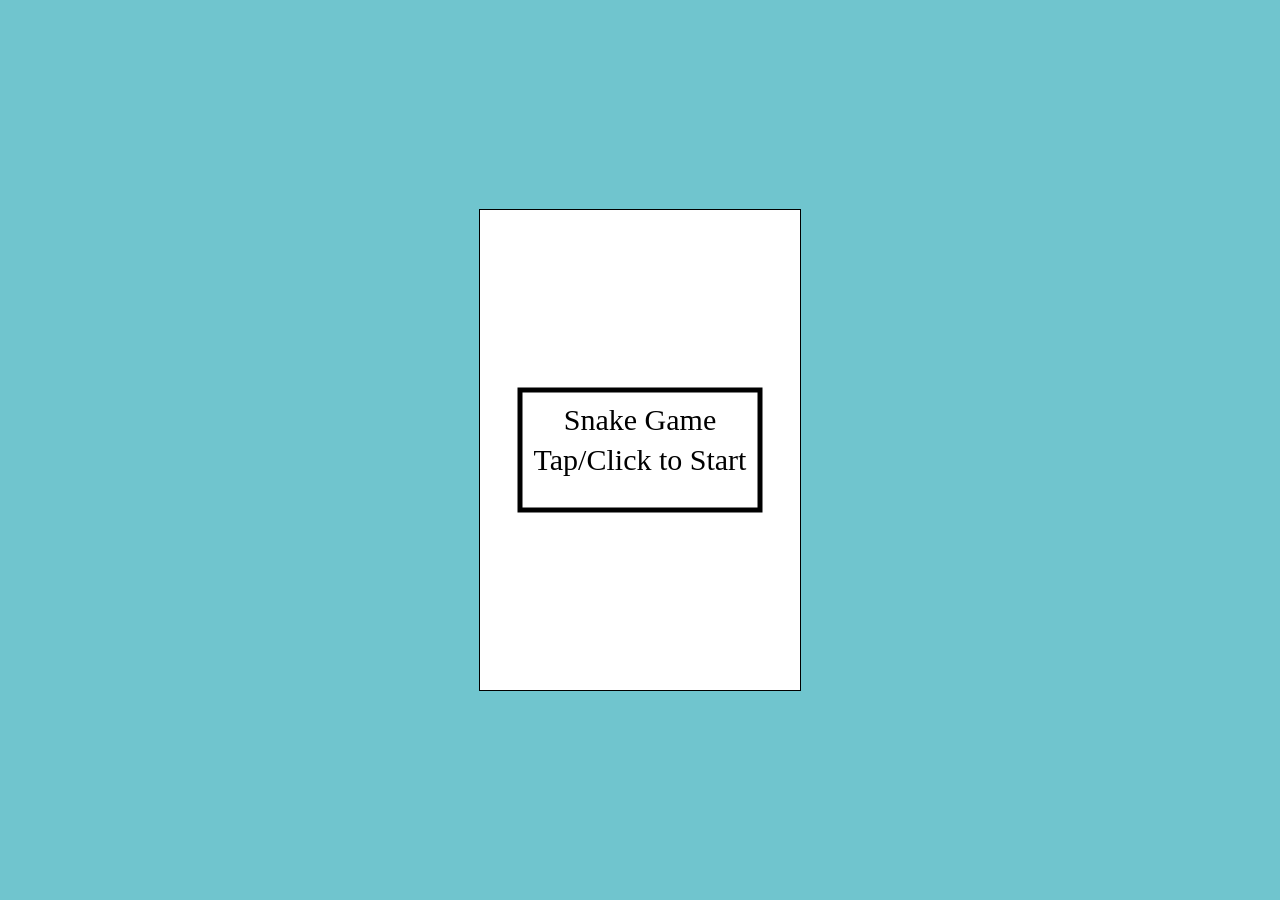
==== commit 1ff60dd6: "Add Snake Game implementation with audio and touch controls - Implemented the main game logic for a " ====
--- a/index.html
+++ b/index.html
@@ -4,10 +4,10 @@
     <meta charset="UTF-8">
     <meta name="viewport" content="width=device-width, initial-scale=1.0">
     <title>Snake Game</title>
-    <link rel="stylesheet" href="styles.css">
+    <link rel="stylesheet" href="src/styles.css">
 </head>
 <body>
     <canvas id="snakeGame"></canvas>
-    <script src="snakeGame.js"></script>
+    <script src="src/snakeGame.js"></script>
 </body>
 </html>
--- a/src/styles.css
+++ b/src/styles.css
@@ -0,0 +1,15 @@
+body {
+    display: flex;
+    justify-content: center;
+    align-items: center;
+    height: 100vh;
+    background-color: #70c5ce;
+    margin: 0;
+    font-family: 'Comic Sans MS', cursive, sans-serif;
+}
+
+canvas {
+    border: 1px solid #000;
+    background-color: #fff;
+    touch-action: none;
+}
